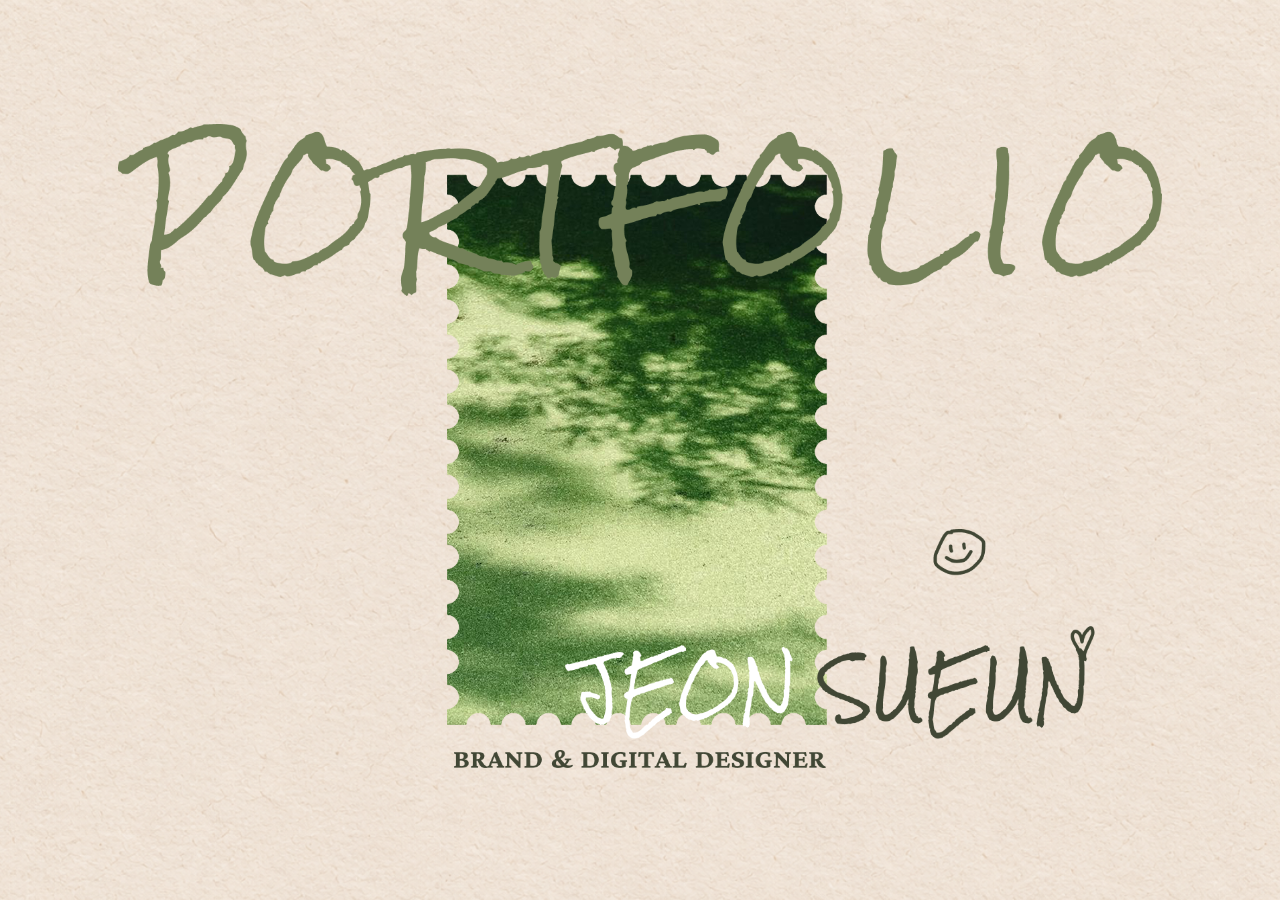
==== index.html @ 7c9f769a "Update About page layout and interactions" ====
<!doctype html>
<html lang="ko">
  <head>
    <meta charset="UTF-8" />
    <meta name="viewport" content="width=device-width, initial-scale=1.0" />
    <meta name="description" content="브랜드에서 디지털까지, 경험을 연결하는 디자이너 전수은의 포트폴리오. 브랜딩, 그래픽, UI/웹 디자인 프로젝트를 살펴보세요." />
    <title>Jeon Sueun — Brand & Product Designer</title>
    <!-- Share preview metadata -->
    <link rel="canonical" href="https://jeon-sueun-portfolio.pages.dev/" />
    <meta property="og:type" content="website" />
    <meta property="og:locale" content="ko_KR" />
    <meta property="og:site_name" content="Jeon Sueun Portfolio" />
    <meta property="og:title" content="Jeon Sueun | Brand &amp; Product Designer" />
    <meta property="og:description" content="브랜드에서 디지털까지, 경험을 연결하는 디자이너 전수은의 포트폴리오. 브랜딩, 그래픽, UI/웹 디자인 프로젝트를 살펴보세요." />
    <meta property="og:url" content="https://jeon-sueun-portfolio.pages.dev/" />
    <meta property="og:image" content="https://jeon-sueun-portfolio.pages.dev/assets/portfolio-cover.png" />
    <meta property="og:image:type" content="image/png" />
    <meta property="og:image:width" content="1920" />
    <meta property="og:image:height" content="1080" />
    <meta property="og:image:alt" content="전수은 포트폴리오 표지" />
    <meta name="twitter:card" content="summary_large_image" />
    <meta name="twitter:title" content="Jeon Sueun | Brand &amp; Product Designer" />
    <meta name="twitter:description" content="브랜드에서 디지털까지, 경험을 연결하는 디자이너 전수은의 포트폴리오. 브랜딩, 그래픽, UI/웹 디자인 프로젝트를 살펴보세요." />
    <meta name="twitter:image" content="https://jeon-sueun-portfolio.pages.dev/assets/portfolio-cover.png" />
    <meta name="twitter:image:alt" content="전수은 포트폴리오 표지" />
    <!-- /Share preview metadata -->
    <link rel="stylesheet" href="./styles.css?v=matcha-close" />
    <script src="./app.js?v=matcha-close-2" defer></script>
  </head>
  <body>
    <section class="cover-intro" id="portfolio-intro" aria-label="Portfolio introduction">
      <div class="intro-stage">
        <img class="intro-object intro-portfolio-title" src="./Portfolio표지/portfolio-title.png" alt="" aria-hidden="true" />
        <img class="intro-object intro-stamp" src="./Portfolio표지/stamp.png" alt="" aria-hidden="true" />
        <img class="intro-object intro-name" src="./Portfolio표지/name.png" alt="" aria-hidden="true" />
        <img class="intro-object intro-designer-title" src="./Portfolio표지/designer-title.png" alt="" aria-hidden="true" />
        <button class="stamp-entry" type="button" aria-label="우표를 눌러 포트폴리오 시작하기"></button>
        <p class="intro-hint" aria-hidden="true"><span class="intro-hint-desktop">CLICK TO ENTER</span><span class="intro-hint-touch">TAP TO ENTER</span></p>
      </div>
    </section>
    <div class="page-shell" id="home" hidden>
      <header class="site-header" aria-label="주요 메뉴">
        <nav class="site-nav">
          <a href="#home" aria-current="page">Home</a>
          <a href="#about">About</a>
          <a href="#projects">Projects</a>
          <a href="#objects">Objects</a>
          <a href="./contact.html">Contact</a>
        </nav>
      </header>

      <main>
        <!-- DAY 47 / 01 Hero: subsequent sections can be added after this element. -->
        <section class="hero" aria-labelledby="hero-title">
          <div class="hero-content">
            <h1 id="hero-title">
              <span>BRAND &amp; PRODUCT DESIGNER</span>
              <span>Jeon Sueun</span>
            </h1>

            <p class="hero-lead">브랜드에서 디지털까지, 경험을 연결하는 디자이너.</p>
            <p class="hero-description">브랜드의 고유한 가치를 발견하고, 시각적 아이덴티티와 디지털 경험으로 연결합니다.</p>

            <a class="hero-button" href="#projects" aria-label="프로젝트 섹션으로 이동">
              프로젝트 보러가기 <span aria-hidden="true">↗</span>
            </a>
          </div>
        </section>

        <!-- About / updated layout based on 02 About reference. -->
        <section class="about" id="about" aria-labelledby="about-title">
          <h2 class="about-nameplate" id="about-title">Jeon Sueun</h2>

          <div class="about-profile">
            <p class="about-eyebrow">ABOUT ME</p>
            <h3>Connecting Brand,<br />Visual And Digital Experiences.</h3>
            <p class="about-intro">브랜드의 고유한 가치와 이야기를 발견하고, 이를 시각적 아이덴티티와 디지털 경험으로 연결하는 디자이너입니다. 브랜드부터 그래픽, UI/웹까지 하나의 일관된 경험으로 이어지는 디자인에 관심이 있습니다.</p>
            <dl class="about-facts">
              <div class="about-fact"><dt>WHAT I DO</dt><dd>Brand Identity · BX<br />Graphic Design<br />UI / Web Design<br />Product Design</dd></div>
              <div class="about-fact"><dt>TOOLS</dt><dd>Figma · Photoshop · Illustrator</dd></div>
              <div class="about-fact"><dt>PROFILE</dt><dd>Based in Korea<br />Open to opportunities</dd></div>
            </dl>
            <a class="resume-button" href="./Resume.pdf" target="_blank" rel="noopener noreferrer" aria-label="이력서 새 탭에서 열기">Resume <span aria-hidden="true">→</span></a>
          </div>

          <section class="about-introduction" aria-labelledby="about-introduction-title">
            <p class="about-section-label">1. INTRODUCTION</p>
            <h3 id="about-introduction-title">Curiosity Into Creation.</h3>
            <p class="about-korean-title">호기심을 결과물로 만드는 사람.</p>
            <p>저는 사용자의 작은 호기심에서 시작해, 관찰과 공감으로 브랜드와 제품이<br class="desktop-break" /> 더 좋은 경험으로 이어질 방법을 고민합니다.</p>
            <p>디자인은 단순히 보기 좋은 결과물을 만드는 일이 아니라, 각기 다른 배경으로<br class="desktop-break" /> 가능성을 탐색하고 경험을 연결하는 과정이라고 생각합니다.</p>
          </section>

          <section class="about-work" aria-labelledby="about-work-title">
            <p class="about-section-label" id="about-work-title">2. HOW I WORK</p>
            <div class="how-work-grid">
              <article class="how-work-card"><span class="card-number">01</span><div><p class="card-kicker">CURIOSITY</p><h3>호기심이 아이디어로.</h3><p>새로운 것에 관심을 두고 주변의 작은 가능성을 발견합니다. 질문에서 시작해 익숙한 것을 다르게 바라보고, 브랜드와 제품을 더 좋은 방향으로 연결합니다.</p><small>디자인을 향한 첫 걸음 · 관찰 · 발견</small></div></article>
              <article class="how-work-card"><span class="card-number">02</span><div><p class="card-kicker">INITIATIVE</p><h3>생각을 행동으로 옮기는 실행력</h3><p>아이디어를 실제 디자인으로 발전시키는 데 필요한 과정을 계획하고, 빠르게 시도합니다. 작은 결과를 만들고 피드백을 반영해 다음 단계로 이어갑니다.</p><small>목표 설정 · 시도 · 개선</small></div></article>
              <article class="how-work-card"><span class="card-number">03</span><div><p class="card-kicker">IMMERSION</p><h3>좋아하는 것에 깊이 몰입하는 태도</h3><p>재미를 느끼는 주제에는 자연스럽게 시간과 에너지를 쏟습니다. 과정 속에서 사용자의 시선과 브랜드의 본질을 찾고, 세부적인 차이를 살펴봅니다.</p><small>관심 · 집중 · 탐구</small></div></article>
              <article class="how-work-card"><span class="card-number">04</span><div><p class="card-kicker">ATTENTION TO DETAIL</p><h3>디테일을 놓치지 않는 관찰력</h3><p>작은 차이가 전체 경험을 바꿀 수 있다고 생각합니다. 정보와 시각 요소를 세심하게 살펴보고, 완성도 높은 결과를 위한 균형을 조율합니다.</p><small>관찰 · 검토 · 정교함</small></div></article>
              <article class="how-work-card"><span class="card-number">05</span><div><p class="card-kicker">COMPLETION</p><h3>시작한 것을 결과물로 완성하는 힘</h3><p>처음 세운 목표를 끝까지 이어가며 필요한 부분을 보완합니다. 프로젝트의 마지막 단계까지 책임감을 가지고, 실제로 사용할 수 있는 결과를 만듭니다.</p><small>실행 · 책임 · 완성</small></div></article>
              <article class="how-work-card"><span class="card-number">06</span><div><p class="card-kicker">EXPLORATION</p><h3>다양한 경험을 연결하는 사고방식</h3><p>브랜딩, 그래픽, UI, 여행, 일상 등 여러 경험을 디자인의 재료로 활용합니다. 서로 다른 관점을 연결해 새로운 시각과 가능성을 탐색합니다.</p><small>다양한 경험의 축적 · 연결 · 확장</small></div></article>
            </div>
          </section>

          <section class="about-journey" aria-labelledby="about-journey-title">
            <p class="about-section-label" id="about-journey-title">3. CREATIVE JOURNEY</p>
            <div class="journey-list">
              <article class="journey-step"><span class="journey-icon" aria-hidden="true">✳</span><div><p>DISCOVER</p><h3>어떤 계기였을까?</h3><span>새로운 관점과 아이디어 발견</span></div></article>
              <article class="journey-step"><span class="journey-icon" aria-hidden="true">↗</span><div><p>START</p><h3>직접 해볼까?</h3><span>두려움 없이 아이디어 실행</span></div></article>
              <article class="journey-step"><span class="journey-icon" aria-hidden="true">☀</span><div><p>IMMERSION</p><h3>어떻게 더 잘 만들 수 있을까?</h3><span>디테일 탐색과 반복적인 개선</span></div></article>
              <article class="journey-step"><span class="journey-icon" aria-hidden="true">♡</span><div><p>COMPLETE</p><h3>드디어 완성했어!</h3><span>결과를 완성하고 공유</span></div></article>
              <article class="journey-step"><span class="journey-icon" aria-hidden="true">↻</span><div><p>EXPLORE AGAIN</p><h3>이제 또 뭘 해볼까?</h3><span>새로운 호기심으로 다음 도전</span></div></article>
            </div>
            <p class="journey-note">호기심과 몰입에서 발견한 새로운 관점과 경험을 연결하며,<br />그리고 새로운 시작을 향해 계속 나아갑니다.</p>
          </section>

          <section class="about-attitude" aria-labelledby="about-attitude-title">
            <p class="about-section-label" id="about-attitude-title">4. MY DESIGN ATTITUDE</p>
            <h3 class="about-section-heading">관심사는 다양하지만, 태도는 일관됩니다.</h3>
            <div class="attitude-grid">
              <article class="attitude-card"><span>01</span><div class="attitude-image"><img src="./assets/sages-matcha.jpg" alt="말차 음료 브랜딩 프로젝트" /></div><p>Branding</p></article>
              <article class="attitude-card"><span>02</span><div class="attitude-image"><img src="./assets/natural-beauty.png" alt="자연친화 화장품 제품 디자인" /></div><p>Product Design</p></article>
              <article class="attitude-card"><span>03</span><div class="attitude-image"><img src="./assets/object-stickers.png" alt="캐릭터 스티커 디자인" /></div><p>Character</p></article>
            </div>
            <p class="about-caption">다양한 관심사에서 작은 영감을 모아 하나의 경험으로 연결합니다.</p>
          </section>

          <section class="about-discover" aria-labelledby="about-discover-title">
            <h3 class="about-section-heading" id="about-discover-title">재미있게 시작하되, 책임감 있게 완성합니다.</h3>
            <div class="discover-grid">
              <article class="discover-card"><span>DISCOVER</span><div class="attitude-image"><img src="./assets/object-brand.png" alt="브랜드 패키지 디자인 프로젝트" /></div><p>Branding</p><small>Packaging design</small></article>
              <article class="discover-card"><span>DISCOVER</span><div class="attitude-image"><img src="./포트폴리오 티티/PART1. DAY4~9 보드 모음(14)Web.png" alt="화장품 브랜드 웹 디자인 프로젝트" /></div><p>Product Design</p><small>Web UI/UX</small></article>
              <article class="discover-card"><span>DISCOVER</span><div class="attitude-image"><img src="./assets/object-stickers.png" alt="캐릭터 메신저 스티커 프로젝트" /></div><p>Character</p><small>Meme stickers</small></article>
            </div>
            <p class="about-caption">관심을 새로운 가능성으로 발전시키고, 일관된 경험을 완성합니다.</p>
            <a class="resume-button resume-button-bottom" href="./Resume.pdf" target="_blank" rel="noopener noreferrer" aria-label="이력서 새 탭에서 열기">Resume <span aria-hidden="true">→</span></a>
          </section>
        </section>

        <!-- DAY 47 / 03 Projects: the gray preview and list are separate layout columns. -->
        <section class="projects" id="projects" aria-label="Projects">
          <div class="projects-inner">
            <div class="projects-preview" aria-hidden="true"></div>
            <ol class="projects-list">
              <li><a href="./project-sages-matcha.html"><span class="project-number">01</span><strong>SAGE'S MATCHA</strong><span class="project-type">Brand Identity · BX</span></a></li>
              <li><a href="./project-natural-beauty.html"><span class="project-number">02</span><strong>NATURAL BEAUTY</strong><span class="project-type">Brand Identity · BX</span></a></li>
              <li><a href="./project-lifestyle-living.html"><span class="project-number">03</span><strong>LIFESTYLE LIVING</strong><span class="project-type">Brand Identity · BX</span></a></li>
              <li class="project-pending" aria-label="04 프로젝트 준비 중"><span class="project-number">04</span><strong>WHAT I DO</strong><span class="project-type">Brand Identity · BX</span></li>
              <li class="project-pending" aria-label="05 프로젝트 준비 중"><span class="project-number">05</span><strong>WHAT I DO</strong><span class="project-type">Brand Identity · BX</span></li>
            </ol>
          </div>
        </section>

        <!-- DAY 47 / 04 Objects: independent preview and linked detail pages. -->
        <section class="objects" id="objects" aria-label="Objects">
          <div class="objects-inner">
            <div class="objects-preview" aria-hidden="true"></div>
            <ol class="objects-list">
              <li><a href="./object-graphic-design.html"><span class="object-number">01</span><strong>Graphic Design</strong></a></li>
              <li><a href="./object-character-sticker.html"><span class="object-number">02</span><strong>Character / Emoticon Sticker</strong></a></li>
              <li><a href="./object-brand-visual.html"><span class="object-number">03</span><strong>Mini Branding/Visual</strong></a></li>
              <li><a href="./object-personal-works.html"><span class="object-number">04</span><strong>Personal Works</strong></a></li>
            </ol>
          </div>
        </section>
      </main>

      <aside class="contact-card" aria-label="연락처 요약">
        <div class="contact-card-top"><a href="./contact.html">Open</a><button class="contact-card-close" type="button" aria-label="연락처 창 닫기">Close</button></div>
        <div class="contact-card-line"></div>
        <strong>Contact</strong>
        <a href="mailto:love_9336@naver.com">love_9336@naver.com</a>
        <a href="tel:+12345678910">+1 (234) 567-8910</a>
        <small>© 2026 Jeon sueun</small>
      </aside>
    </div>
  </body>
</html>
---- styles.css ----
:root {
  color-scheme: light;
  --ink: #15161d;
  --paper: #fff;
  --card: #f5f5f5;
  --page-gutter: 64px;
}

* { box-sizing: border-box; }

html { scroll-behavior: smooth; }

body {
  margin: 0;
  overflow-x: clip;
  background: var(--paper);
  color: var(--ink);
  font-family: Arial, "Apple SD Gothic Neo", "Malgun Gothic", sans-serif;
  -webkit-font-smoothing: antialiased;
}

a { color: inherit; }

.cover-intro {
  position: fixed;
  z-index: 100;
  inset: 0;
  display: grid;
  place-items: center;
  overflow: hidden;
  background: #f5e9d9 url("./Portfolio표지/intro-bg.png") center / cover no-repeat;
  opacity: 1;
  transition: opacity 650ms ease, visibility 650ms ease;
}
.cover-intro[hidden] { display: none; }
body:has(#projects:target) .cover-intro { display: none; }
.cover-intro.is-leaving { opacity: 0; visibility: hidden; pointer-events: none; }
.intro-stage {
  position: relative;
  width: min(100vw, 177.7778svh);
  height: min(100svh, 56.25vw);
  overflow: hidden;
}
.intro-object { position: absolute; display: block; max-width: none; height: auto; user-select: none; -webkit-user-drag: none; }
.intro-portfolio-title {
  z-index: 3; left: 9.2%; top: 4.7%; width: 81.6%;
  transform-origin: 50% 55%;
}
.intro-portfolio-title:hover { animation: portfolio-jitter 850ms ease-in-out infinite alternate; }
@keyframes portfolio-jitter {
  0% { transform: translate(0, 0) rotate(0); }
  38% { transform: translate(1px, -2px) rotate(-.35deg); }
  72% { transform: translate(-2px, 1px) rotate(.45deg); }
  100% { transform: translate(2px, -1px) rotate(-.2deg); }
}
.intro-stamp { z-index: 1; left: 10.2%; top: 0; width: auto; height: 100%; }
.intro-name { z-index: 4; left: 15%; top: 61%; width: 100%; transform-origin: 58% 52%; }
.intro-name:hover { animation: name-jitter 1.1s ease-in-out infinite alternate; }
@keyframes name-jitter {
  0% { transform: translate(0, 0) rotate(0); }
  55% { transform: translate(1px, -1px) rotate(.2deg); }
  100% { transform: translate(-1px, 1px) rotate(-.25deg); }
}
.intro-designer-title { z-index: 3; left: 35.5%; top: 91.6%; width: 29%; }
.intro-hint {
  position: absolute;
  z-index: 6;
  left: 66%;
  top: 48%;
  bottom: auto;
  margin: 0;
  color: #41483a;
  font-family: "Bradley Hand", "Segoe Print", "Comic Sans MS", cursive;
  font-size: clamp(8px, .68vw, 12px);
  font-weight: 600;
  letter-spacing: .1em;
  line-height: 1;
  white-space: nowrap;
  opacity: 0;
  transform: none;
  transition: opacity 700ms ease;
  transition-delay: 250ms;
  pointer-events: none;
}
.intro-hint-touch { display: none; }
.cover-intro.is-ready .intro-hint { opacity: 1; }
.intro-stamp.is-attention { animation: stamp-breath 760ms ease-in-out 1; transform-origin: 50% 50%; }
@keyframes stamp-breath {
  0%, 100% { transform: scale(1); }
  52% { transform: scale(1.015); }
}
@media (hover: none), (pointer: coarse) {
  .intro-hint-desktop { display: none; }
  .intro-hint-touch { display: inline; }
}
.stamp-entry {
  position: absolute;
  z-index: 2;
  left: 34.8%; top: 11.5%; width: 30.4%; height: 76.8%;
  padding: 0; border: 0; border-radius: 0;
  background: transparent;
  cursor: pointer;
}
.stamp-entry:focus-visible { outline: none; }
.stamp-entry::after {
  position: absolute;
  inset: 0;
  content: "";
  opacity: 0;
  background-image: url("data:image/svg+xml,%3Csvg viewBox='0 0 180 180' xmlns='http://www.w3.org/2000/svg'%3E%3Cfilter id='n'%3E%3CfeTurbulence type='fractalNoise' baseFrequency='.85' numOctaves='3' stitchTiles='stitch'/%3E%3C/filter%3E%3Crect width='100%25' height='100%25' filter='url(%23n)' opacity='.48'/%3E%3C/svg%3E");
  mix-blend-mode: soft-light;
  transition: opacity 220ms ease;
  pointer-events: none;
}
.stamp-entry:hover::after, .stamp-entry:focus-visible::after { opacity: .48; animation: grain-shift 280ms steps(2, end) infinite; }
@keyframes grain-shift { to { background-position: 17px -11px; } }
.page-shell.is-entering { animation: site-enter 700ms ease both; }
@keyframes site-enter { from { opacity: 0; } to { opacity: 1; } }
@media (prefers-reduced-motion: reduce) {
  .cover-intro, .cover-intro *, .page-shell.is-entering { transition: none !important; animation: none !important; }
}

.page-shell { position: relative; min-height: 100svh; }
body:has(#projects:target) .page-shell[hidden] { display: block; }

/* Header / Figma reference: top aligned, right anchored. */
.site-header {
  position: fixed;
  z-index: 10;
  top: 26px;
  right: 54px;
  left: var(--page-gutter);
}

.site-nav {
  display: flex;
  justify-content: flex-end;
  align-items: center;
  gap: 69px;
}

.site-nav a {
  margin: -2px -4px;
  padding: 2px 4px;
  color: #9b9b9b;
  font-size: 23px;
  font-weight: 700;
  line-height: 1.2;
  text-decoration: none;
  white-space: nowrap;
}

.site-nav a:hover,
.site-nav a:focus-visible { background: var(--ink); color: #fff; outline: none; }

/* Hero / keep dimensions here for direct comparison with the 1920px Figma capture. */
.hero {
  min-height: 100svh;
  padding: clamp(220px, 30.5svh, 395px) var(--page-gutter) 250px;
}

.hero-content { max-width: 1120px; }

.hero h1 {
  display: flex;
  flex-direction: column;
  margin: 0;
  font-size: clamp(40px, 3.18vw, 61px);
  font-weight: 700;
  line-height: 1.12;
  letter-spacing: -0.038em;
}

.hero h1 span { white-space: nowrap; }

.hero-lead {
  margin: 20px 0 0;
  font-size: 28px;
  font-weight: 400;
  line-height: 1.45;
  letter-spacing: -0.045em;
}

.hero-description {
  margin: 16px 0 0;
  font-size: 21px;
  line-height: 1.5;
  letter-spacing: -0.04em;
}

.hero-button {
  display: inline-flex;
  min-width: 220px;
  min-height: 56px;
  justify-content: center;
  align-items: center;
  gap: 5px;
  margin-top: 36px;
  border-radius: 100px;
  background: var(--ink);
  color: #fff;
  font-size: 15px;
  font-weight: 700;
  text-decoration: none;
  transition: background-color 160ms ease;
}

.hero-button:hover,
.hero-button:focus-visible { background: #34363f; }
.hero-button:focus-visible { outline: 2px solid var(--ink); outline-offset: 3px; }

/* About / 02 About reference: long editorial page with centered narrative sections. */
.about { display: flex; flex-direction: column; min-height: 0; padding: 0 52px 80px; scroll-margin-top: 0; }
.about-nameplate { margin: 205px auto 104px; color: var(--ink); font-size: clamp(48px, 4vw, 68px); font-weight: 750; line-height: 1; letter-spacing: -.065em; text-align: center; }
.about-profile { width: min(100%, 560px); min-height: 820px; }
.about-eyebrow, .about-section-label { margin: 0; color: #8ba9cb; font-size: 12px; font-weight: 700; letter-spacing: .02em; line-height: 1.3; }
.about-profile h3 { margin: 35px 0 0; color: #252525; font-size: 31px; font-weight: 400; line-height: 1.35; letter-spacing: -.045em; }
.about-intro { max-width: 530px; margin: 25px 0 0; color: #242424; font-size: 15px; line-height: 1.55; letter-spacing: -.035em; }
.about-facts { display: grid; gap: 44px; margin: 37px 0 0; }
.about-fact { display: grid; grid-template-columns: 146px 1fr; font-size: 15px; line-height: 1.5; }
.about-fact dt, .about-fact dd { margin: 0; }
.resume-button { display: flex; width: 220px; height: 55px; justify-content: center; align-items: center; gap: 5px; margin: 63px 0 0 315px; border-radius: 100px; background: #202020; color: #fff; font-size: 16px; font-weight: 700; text-decoration: none; transition: transform 180ms ease, background-color 180ms ease; }
.resume-button:hover, .resume-button:focus-visible { background: #343434; transform: translateY(-2px); }
.resume-button:focus-visible { outline: 2px solid var(--ink); outline-offset: 3px; }
.about-introduction { width: min(100%, 660px); min-height: 580px; margin: 0 auto; padding-top: 12px; text-align: center; }
.about-introduction h3 { margin: 42px 0 24px; font-size: 32px; font-weight: 400; line-height: 1.25; letter-spacing: -.05em; }
.about-introduction p:not(.about-section-label) { margin: 13px 0 0; color: #4a4a4a; font-size: 15px; line-height: 1.65; }
.about-introduction .about-korean-title { margin: 0 0 28px !important; color: #282828 !important; font-size: 23px !important; line-height: 1.4 !important; }
.about-work { width: min(100%, 1140px); min-height: 650px; margin: 0 auto; padding-top: 7px; }
.about-work > .about-section-label, .about-journey > .about-section-label, .about-attitude > .about-section-label { text-align: center; }
.how-work-grid { display: grid; grid-template-columns: repeat(3, minmax(0, 1fr)); gap: 32px; margin-top: 31px; }
.how-work-card { display: grid; grid-template-columns: 35px 1fr; gap: 11px; min-height: 202px; padding: 13px 14px; border: 1px solid #c9c9c9; border-radius: 10px; background: #fff; transition: transform 240ms ease, box-shadow 240ms ease; }
.card-number { display: grid; width: 28px; height: 28px; place-items: center; border-radius: 5px; background: #f2f2f2; color: #333; font-size: 12px; font-weight: 700; }
.card-kicker { margin: 1px 0 8px; color: #888; font-size: 10px; line-height: 1; }
.how-work-card h3 { margin: 0 0 7px; font-size: 14px; font-weight: 600; line-height: 1.35; }
.how-work-card p:not(.card-kicker) { margin: 0; color: #4d4d4d; font-size: 11px; line-height: 1.55; }
.how-work-card small { display: block; margin-top: 8px; color: #8c8c8c; font-size: 9px; line-height: 1.4; }
.about-journey { width: min(100%, 680px); min-height: 870px; margin: 0 auto; padding-top: 13px; text-align: center; }
.journey-list { display: grid; gap: 27px; width: min(100%, 280px); margin: 34px auto 0; text-align: left; }
.journey-step { display: grid; grid-template-columns: 48px 1fr; gap: 14px; align-items: center; min-height: 100px; padding: 13px 15px; border: 1px solid #c9c9c9; border-radius: 10px; background: #fff; transition: transform 240ms ease, box-shadow 240ms ease; }
.journey-icon { display: grid; width: 38px; height: 38px; place-items: center; color: #191919; font-size: 27px; line-height: 1; transition: transform 240ms ease; }
.journey-step p { margin: 0 0 4px; color: #999; font-size: 10px; line-height: 1.2; }
.journey-step h3 { margin: 0 0 4px; font-size: 13px; line-height: 1.35; }
.journey-step div > span { color: #606060; font-size: 11px; line-height: 1.3; }
.journey-note { margin: 25px 0 0; color: #606060; font-size: 12px; line-height: 1.5; }
.about-attitude, .about-discover { width: min(100%, 1040px); margin: 0 auto; text-align: center; }
.about-attitude { min-height: 710px; padding-top: 12px; }
.about-section-heading { margin: 43px 0 34px; color: #333; font-size: 21px; font-weight: 500; line-height: 1.4; }
.attitude-grid, .discover-grid { display: grid; grid-template-columns: repeat(3, minmax(0, 1fr)); gap: 32px; text-align: left; }
.attitude-card, .discover-card { min-width: 0; padding: 10px; border: 1px solid #c9c9c9; border-radius: 10px; background: #fff; transition: transform 240ms ease, box-shadow 240ms ease; }
.attitude-card > span, .discover-card > span { display: block; margin: 0 0 10px; color: #999; font-size: 10px; line-height: 1; }
.attitude-image { overflow: hidden; width: 100%; aspect-ratio: 1 / .9; border-radius: 7px; background: #f2f0eb; }
.attitude-image img { display: block; width: 100%; height: 100%; object-fit: cover; transition: transform 350ms cubic-bezier(.2,.7,.2,1); }
.attitude-card > p, .discover-card > p { margin: 9px 0 0; font-size: 12px; line-height: 1.3; }
.discover-card small { display: block; margin-top: 4px; color: #777; font-size: 10px; }
.about-caption { margin: 29px 0 0; color: #666; font-size: 12px; line-height: 1.5; }
.about-discover { min-height: 680px; padding-top: 22px; }
.about-discover .about-section-heading { margin: 36px 0 30px; }
.discover-grid .attitude-image { aspect-ratio: 1 / .95; }
.resume-button-bottom { margin: 116px auto 0; }
@media (hover: hover) and (pointer: fine) {
  .how-work-card:hover, .journey-step:hover, .attitude-card:hover, .discover-card:hover { transform: translateY(-4px) scale(1.008); box-shadow: 0 8px 22px rgb(21 22 29 / 7%); }
  .journey-step:hover .journey-icon { transform: rotate(-5deg) scale(1.08); }
  .attitude-card:hover .attitude-image img, .discover-card:hover .attitude-image img { transform: scale(1.035); }
}
@media (prefers-reduced-motion: reduce) {
  .how-work-card, .journey-step, .journey-icon, .attitude-card, .discover-card, .attitude-image img, .resume-button { transition: none; }
}

/* Projects / centered list and gray preview match the 1920 × 1063 frame. */
.projects { display: flex; min-height: 100svh; align-items: center; justify-content: center; padding: 100px 28px; }
.projects-inner { display: grid; grid-template-columns: 286px 1fr; align-items: center; gap: 20px; width: min(100%, 682px); }
.projects-preview { width: 286px; height: 338px; background: #d9d9d9; }
.projects-list { display: grid; gap: 14px; margin: 0; padding: 0; list-style: none; }
.projects-list a, .project-pending { display: grid; grid-template-columns: 47px 196px 1fr; align-items: baseline; min-height: 26px; text-decoration: none; white-space: nowrap; }
.projects-list a { width: max-content; padding: 2px 4px; margin: -2px -4px; color: #9e9e9e; }
.projects-list a:hover, .projects-list a:focus-visible { background: var(--ink); color: #fff; outline: none; }
.projects-list strong, .project-number { font-size: 20px; font-weight: 700; line-height: 1.2; }
.project-type { font-size: 16px; font-weight: 400; }
.project-pending { color: #9e9e9e; cursor: default; }

/* Objects / same restrained layout and hover behavior as Projects. */
.objects { display: flex; min-height: 100svh; align-items: center; justify-content: center; padding: 100px 28px; }
.objects-inner { display: grid; grid-template-columns: 286px 1fr; align-items: center; gap: 32px; width: min(100%, 648px); }
.objects-preview { width: 286px; height: 338px; background: #d9d9d9; }
.objects-list { display: grid; gap: 14px; margin: 0; padding: 0; list-style: none; }
.objects-list a { display: grid; grid-template-columns: 58px 1fr; width: max-content; min-height: 26px; align-items: baseline; margin: -2px -4px; padding: 2px 4px; color: #9e9e9e; font-size: 20px; font-weight: 700; line-height: 1.2; text-decoration: none; white-space: nowrap; }
.objects-list a:hover, .objects-list a:focus-visible { background: var(--ink); color: #fff; outline: none; }

/* A simple destination for the contact card until a Contact Figma frame is provided. */
.contact-page-content { display: flex; min-height: 100svh; flex-direction: column; justify-content: center; padding: 140px var(--page-gutter); }
.contact-page-content p { margin: 0 0 25px; color: #777; font-size: 13px; font-weight: 700; }
.contact-page-content h1 { margin: 0 0 30px; font-size: clamp(64px, 8vw, 150px); line-height: 1; letter-spacing: -0.06em; }
.contact-page-content a { width: max-content; max-width: 100%; font-size: clamp(22px, 3vw, 42px); text-decoration-thickness: 1px; text-underline-offset: 6px; overflow-wrap: anywhere; }
.contact-page-content span { margin-top: 35px; color: #777; font-size: 16px; }

/* Contact detail visible at the bottom left of the supplied Home frame. */
.contact-card {
  position: fixed;
  z-index: 8;
  bottom: 0;
  left: 0;
  display: flex;
  flex-direction: column;
  width: 291px;
  min-height: 213px;
  padding: 31px 50px 28px 60px;
  background: var(--card);
  color: #222;
  font-size: 16px;
  line-height: 1.35;
}

.contact-card-top { display: flex; justify-content: space-between; padding: 0 16px 9px; font-weight: 600; }
.contact-card-top a { text-decoration: none; }
.contact-card-top button { border: 0; padding: 0; background: none; color: inherit; font: inherit; cursor: pointer; }
.contact-card-top a, .contact-card-top button { margin: -2px -4px; padding: 2px 4px; }
.contact-card-top a:hover, .contact-card-top a:focus-visible, .contact-card-top button:hover, .contact-card-top button:focus-visible { background: var(--ink); color: #fff; outline: none; }
.contact-card-line { width: 191px; height: 1px; margin-left: -10px; margin-bottom: 10px; background: #222; }
.contact-card strong { font-weight: 700; }
.contact-card a { width: max-content; text-decoration: none; }
.contact-card a:hover { text-decoration: underline; }
.contact-card small { margin-top: 22px; font-size: 14px; white-space: nowrap; }

@media (max-width: 1360px) {
  :root { --page-gutter: 32px; }
  .site-header { right: 32px; }
  .site-nav { gap: 26px; }
  .site-nav a { font-size: 17px; }
  .hero { padding-top: clamp(210px, 29svh, 330px); }
  .hero h1 { font-size: clamp(38px, 5.2vw, 56px); }
  .hero h1 span { white-space: normal; }
  .hero-lead { font-size: 23px; }
  .hero-description { font-size: 18px; }
  .about { padding-right: 32px; padding-left: 32px; }
  .about-nameplate { margin-top: 180px; font-size: clamp(48px, 5vw, 62px); }
  .about-profile { min-height: 760px; }
  .about-profile h3 { font-size: 28px; }
  .about-intro { max-width: 100%; }
  .about-fact { grid-template-columns: 112px 1fr; font-size: 14px; }
  .about-profile .resume-button { margin-left: auto; }
  .how-work-grid, .attitude-grid, .discover-grid { gap: 20px; }
  .how-work-card { grid-template-columns: 30px 1fr; padding: 11px; }
  .projects-inner { width: min(100%, 682px); }
  .objects-inner { width: min(100%, 648px); }
}

@media (max-width: 640px) {
  :root { --page-gutter: 22px; }
  .site-header { top: 22px; right: 22px; }
  .site-nav { justify-content: flex-start; flex-wrap: wrap; gap: 13px 20px; }
  .site-nav a { font-size: 14px; }
  .hero { min-height: 100svh; padding-top: clamp(175px, 28svh, 260px); padding-bottom: 220px; }
  .hero h1 { font-size: clamp(35px, 9vw, 48px); line-height: 1.13; }
  .hero-lead { margin-top: 24px; font-size: 21px; }
  .hero-description { margin-top: 12px; font-size: 16px; }
  .hero-button { margin-top: 29px; }
  .contact-card { width: 246px; min-height: 185px; padding: 22px 30px; font-size: 14px; }
  .contact-card-top { padding: 0 12px 7px; }
  .contact-card-line { width: 186px; margin-left: 0; }
  .contact-card small { margin-top: 16px; font-size: 12px; }
  .about { display: flex; min-height: 0; padding: 0 22px 60px; }
  .about-nameplate { margin: 125px auto 90px; font-size: clamp(42px, 11vw, 58px); }
  .about-profile { min-height: 0; padding-bottom: 120px; }
  .about-eyebrow, .about-section-label { font-size: 10px; }
  .about-profile h3 { margin-top: 28px; font-size: clamp(25px, 6.2vw, 32px); }
  .about-intro { margin-top: 20px; font-size: 14px; }
  .about-facts { gap: 28px; margin-top: 32px; }
  .about-fact { grid-template-columns: 105px 1fr; font-size: 13px; }
  .about-profile .resume-button { margin: 42px auto 0; }
  .about-introduction { min-height: 0; padding: 20px 0 145px; }
  .about-introduction h3 { margin: 32px 0 20px; font-size: 26px; }
  .about-introduction .about-korean-title { font-size: 19px !important; }
  .about-introduction p:not(.about-section-label) { font-size: 13px; }
  .desktop-break { display: none; }
  .about-work { min-height: 0; padding: 0 0 145px; }
  .how-work-grid, .attitude-grid, .discover-grid { grid-template-columns: 1fr; gap: 16px; margin-top: 25px; }
  .how-work-card { min-height: 0; grid-template-columns: 34px 1fr; padding: 14px; }
  .how-work-card p:not(.card-kicker) { font-size: 12px; }
  .about-journey { min-height: 0; padding: 0 0 150px; }
  .journey-list { width: min(100%, 320px); gap: 15px; margin-top: 25px; }
  .journey-step { min-height: 84px; }
  .about-attitude { min-height: 0; padding: 0 0 135px; }
  .about-section-heading { margin: 30px 0 25px; font-size: 18px; }
  .attitude-card, .discover-card { padding: 10px; }
  .attitude-image { aspect-ratio: 1 / .85; }
  .about-discover { min-height: 0; padding: 0 0 90px; }
  .about-discover .about-section-heading { margin: 0 0 25px; }
  .discover-grid .attitude-image { aspect-ratio: 1 / .85; }
  .resume-button-bottom { margin: 55px auto 0; }
  .contact-card { position: static; }
  .projects { min-height: 740px; padding: 110px 22px 100px; }
  .projects-inner { display: block; width: 100%; }
  .projects-preview { width: min(100%, 286px); height: 260px; margin: 0 auto 35px; }
  .projects-list { gap: 18px; }
  .projects-list a, .project-pending { grid-template-columns: 31px minmax(0, 1fr); column-gap: 8px; white-space: normal; }
  .projects-list strong, .project-number { font-size: 16px; }
  .project-type { grid-column: 2; font-size: 12px; }
  .objects { min-height: 740px; padding: 110px 22px 100px; }
  .objects-inner { display: block; width: 100%; }
  .objects-preview { width: min(100%, 286px); height: 260px; margin: 0 auto 35px; }
  .objects-list { gap: 18px; }
  .objects-list a { grid-template-columns: 31px minmax(0, 1fr); column-gap: 8px; font-size: 16px; white-space: normal; }
  .contact-page-content { padding: 160px 22px 80px; }
}
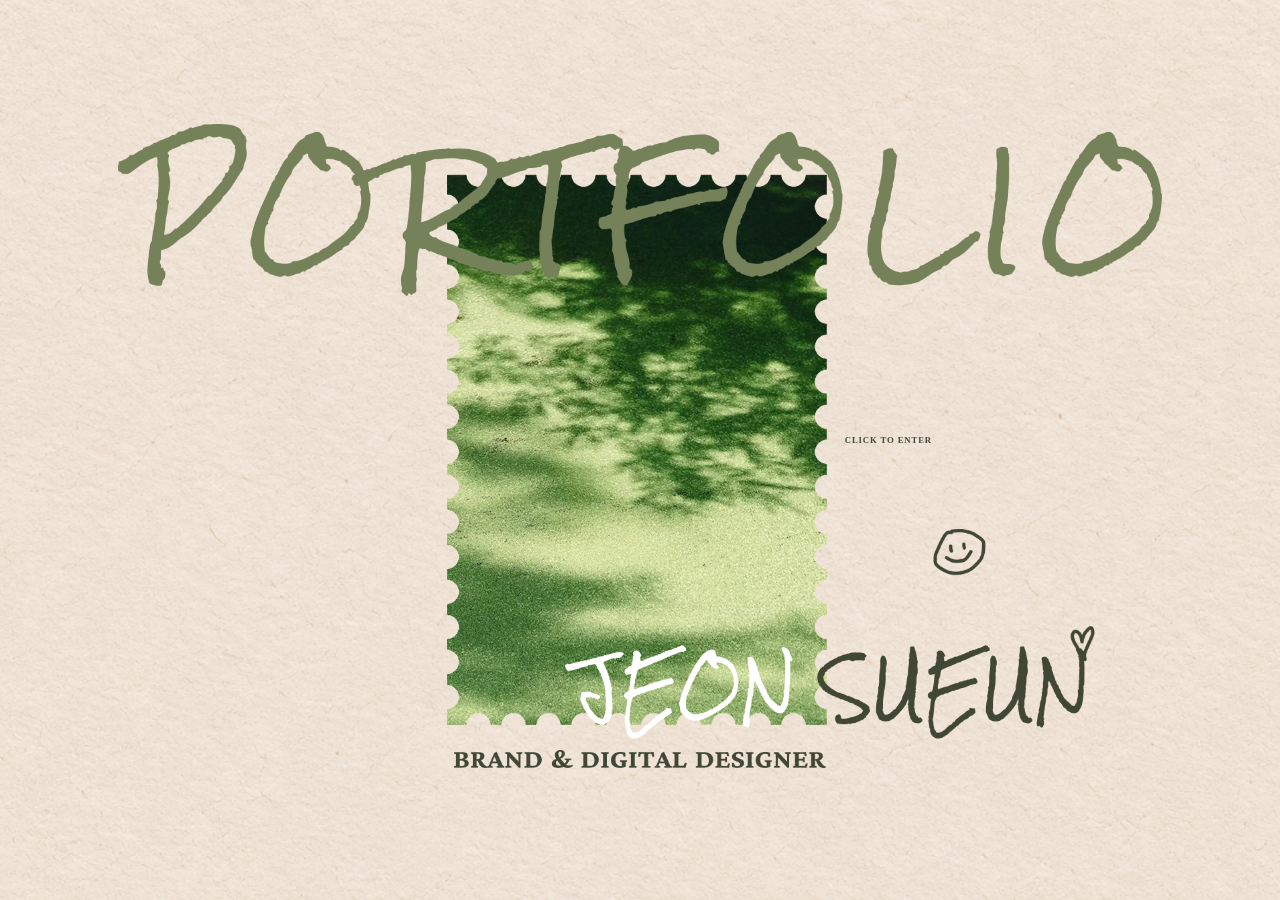
==== commit 3c28b223: "Fix About character image path" ====
--- a/index.html
+++ b/index.html
@@ -80,7 +80,7 @@
               <div class="about-fact"><dt>TOOLS</dt><dd>Figma · Photoshop · Illustrator</dd></div>
               <div class="about-fact"><dt>PROFILE</dt><dd>Based in Korea<br />Open to opportunities</dd></div>
             </dl>
-            <a class="resume-button" href="./Resume.pdf" target="_blank" rel="noopener noreferrer" aria-label="이력서 새 탭에서 열기">Resume <span aria-hidden="true">→</span></a>
+            <a class="resume-button" href="./resume.html" target="_blank" rel="noopener noreferrer" aria-label="전수은 이력서 새 탭에서 열기">Resume <span aria-hidden="true">→</span></a>
           </div>
 
           <section class="about-introduction" aria-labelledby="about-introduction-title">
@@ -94,12 +94,12 @@
           <section class="about-work" aria-labelledby="about-work-title">
             <p class="about-section-label" id="about-work-title">2. HOW I WORK</p>
             <div class="how-work-grid">
-              <article class="how-work-card"><span class="card-number">01</span><div><p class="card-kicker">CURIOSITY</p><h3>호기심이 아이디어로.</h3><p>새로운 것에 관심을 두고 주변의 작은 가능성을 발견합니다. 질문에서 시작해 익숙한 것을 다르게 바라보고, 브랜드와 제품을 더 좋은 방향으로 연결합니다.</p><small>디자인을 향한 첫 걸음 · 관찰 · 발견</small></div></article>
-              <article class="how-work-card"><span class="card-number">02</span><div><p class="card-kicker">INITIATIVE</p><h3>생각을 행동으로 옮기는 실행력</h3><p>아이디어를 실제 디자인으로 발전시키는 데 필요한 과정을 계획하고, 빠르게 시도합니다. 작은 결과를 만들고 피드백을 반영해 다음 단계로 이어갑니다.</p><small>목표 설정 · 시도 · 개선</small></div></article>
-              <article class="how-work-card"><span class="card-number">03</span><div><p class="card-kicker">IMMERSION</p><h3>좋아하는 것에 깊이 몰입하는 태도</h3><p>재미를 느끼는 주제에는 자연스럽게 시간과 에너지를 쏟습니다. 과정 속에서 사용자의 시선과 브랜드의 본질을 찾고, 세부적인 차이를 살펴봅니다.</p><small>관심 · 집중 · 탐구</small></div></article>
-              <article class="how-work-card"><span class="card-number">04</span><div><p class="card-kicker">ATTENTION TO DETAIL</p><h3>디테일을 놓치지 않는 관찰력</h3><p>작은 차이가 전체 경험을 바꿀 수 있다고 생각합니다. 정보와 시각 요소를 세심하게 살펴보고, 완성도 높은 결과를 위한 균형을 조율합니다.</p><small>관찰 · 검토 · 정교함</small></div></article>
-              <article class="how-work-card"><span class="card-number">05</span><div><p class="card-kicker">COMPLETION</p><h3>시작한 것을 결과물로 완성하는 힘</h3><p>처음 세운 목표를 끝까지 이어가며 필요한 부분을 보완합니다. 프로젝트의 마지막 단계까지 책임감을 가지고, 실제로 사용할 수 있는 결과를 만듭니다.</p><small>실행 · 책임 · 완성</small></div></article>
-              <article class="how-work-card"><span class="card-number">06</span><div><p class="card-kicker">EXPLORATION</p><h3>다양한 경험을 연결하는 사고방식</h3><p>브랜딩, 그래픽, UI, 여행, 일상 등 여러 경험을 디자인의 재료로 활용합니다. 서로 다른 관점을 연결해 새로운 시각과 가능성을 탐색합니다.</p><small>다양한 경험의 축적 · 연결 · 확장</small></div></article>
+              <article class="how-work-card"><span class="card-number">01</span><div><p class="card-kicker">CURIOSITY</p><h3>호기심과 아이디어.</h3><p>새로운 아이디어를 발견하면 '이거 재미있겠다!'라는 감정이 먼저 생깁니다. 관심 분야를 특정 영역으로 제한하기보다, 흥미로운 것을 자유롭게 탐색하는 걸 선호합니다.</p><small>디자인 강점: 새로운 관점 발견 · 다양한 레퍼런스 탐색</small></div></article>
+              <article class="how-work-card"><span class="card-number">02</span><div><p class="card-kicker">INITIATIVE</p><h3>생각을 행동으로 옮기는 실행력</h3><p>흥미로운 아이디어를 단순히 상상하는 데서 끝내지 않습니다. 직접 만들어 보고, 도구를 배우고, 실제 결과물로 발전시키는 과정을 즐깁니다.</p><small>디자인 강점: 자기주도적 실행 · 빠른 실험</small></div></article>
+              <article class="how-work-card"><span class="card-number">03</span><div><p class="card-kicker">IMMERSION</p><h3>좋아하는 것에 깊이 몰입하는 태도</h3><p>재미를 느끼는 작업에는 자연스럽게 시간과 에너지를 투자합니다. 작은 캐릭터 하나부터 브랜드 콘셉트, 웹사이트 구성까지 세부적인 요소를 탐색합니다.</p><small>디자인 강점: 집중력 · 깊이 있는 탐구</small></div></article>
+              <article class="how-work-card"><span class="card-number">04</span><div><p class="card-kicker">ATTENTION TO DETAIL</p><h3>디테일을 놓치지 않는 관찰력</h3><p>캐릭터의 비율, 색상, 디자인의 일관성처럼 작은 요소도 중요하게 생각합니다. 원하는 결과물에 대한 기준을 명확하게 세우고 결과와 비교해 검토합니다.</p><small>디자인 강점: 일관성 유지 · 완성도 관리</small></div></article>
+              <article class="how-work-card"><span class="card-number">05</span><div><p class="card-kicker">COMPLETION</p><h3>시작한 것을 결과물로 완성하는 힘</h3><p>새로운 시도를 좋아하지만 시작만 반복하지는 않습니다. 프로젝트를 마무리하고 성취감을 느낀 뒤 다음 목표를 찾는 편입니다. 시작한 일의 마무리와 성취를 소중하게 여깁니다.</p><small>디자인 강점: 결과물 중심 사고 · 목표 달성</small></div></article>
+              <article class="how-work-card"><span class="card-number">06</span><div><p class="card-kicker">EXPLORATION</p><h3>다양한 경험을 연결하는 사고방식</h3><p>브랜딩, 캐릭터, UX, 여행, 영상 등. 다양한 경험을 통해 관점을 확장합니다. 서로 다른 경험에서 발견한 요소를 새로운 창작의 재료로 활용합니다.</p><small>디자인 강점: 확장적 사고 · 새로운 연결 가능성</small></div></article>
             </div>
           </section>
 
@@ -119,9 +119,9 @@
             <p class="about-section-label" id="about-attitude-title">4. MY DESIGN ATTITUDE</p>
             <h3 class="about-section-heading">관심사는 다양하지만, 태도는 일관됩니다.</h3>
             <div class="attitude-grid">
-              <article class="attitude-card"><span>01</span><div class="attitude-image"><img src="./assets/sages-matcha.jpg" alt="말차 음료 브랜딩 프로젝트" /></div><p>Branding</p></article>
-              <article class="attitude-card"><span>02</span><div class="attitude-image"><img src="./assets/natural-beauty.png" alt="자연친화 화장품 제품 디자인" /></div><p>Product Design</p></article>
-              <article class="attitude-card"><span>03</span><div class="attitude-image"><img src="./assets/object-stickers.png" alt="캐릭터 스티커 디자인" /></div><p>Character</p></article>
+              <article class="attitude-card"><span>01</span><div class="attitude-image"><img src="./Portfolio Website — Used Original Image/01_Mat_Cha/09_matcha_latte.png" alt="말차 음료 브랜딩 프로젝트" /></div><p>Branding</p></article>
+              <article class="attitude-card"><span>02</span><div class="attitude-image"><img src="./Portfolio Website — Used Original Image/02_TEA_TEA/14_product_scene.png" alt="자연친화 화장품 제품 디자인" /></div><p>Product Design</p></article>
+              <article class="attitude-card"><span>03</span><div class="attitude-image"><img src="./안녕.png" alt="안녕 글자가 포함된 주황색 물고기 캐릭터 스티커" /></div><p>Character</p></article>
             </div>
             <p class="about-caption">다양한 관심사에서 작은 영감을 모아 하나의 경험으로 연결합니다.</p>
           </section>
@@ -129,12 +129,12 @@
           <section class="about-discover" aria-labelledby="about-discover-title">
             <h3 class="about-section-heading" id="about-discover-title">재미있게 시작하되, 책임감 있게 완성합니다.</h3>
             <div class="discover-grid">
-              <article class="discover-card"><span>DISCOVER</span><div class="attitude-image"><img src="./assets/object-brand.png" alt="브랜드 패키지 디자인 프로젝트" /></div><p>Branding</p><small>Packaging design</small></article>
-              <article class="discover-card"><span>DISCOVER</span><div class="attitude-image"><img src="./포트폴리오 티티/PART1. DAY4~9 보드 모음(14)Web.png" alt="화장품 브랜드 웹 디자인 프로젝트" /></div><p>Product Design</p><small>Web UI/UX</small></article>
-              <article class="discover-card"><span>DISCOVER</span><div class="attitude-image"><img src="./assets/object-stickers.png" alt="캐릭터 메신저 스티커 프로젝트" /></div><p>Character</p><small>Meme stickers</small></article>
+              <article class="discover-card"><span>DISCOVER</span><div class="attitude-image"><img src="./Portfolio Website — Used Original Image/01_Mat_Cha/08_product_set.png" alt="말차 제품 세트 브랜딩 프로젝트" /></div><p>Branding</p><small>Packaging design</small></article>
+              <article class="discover-card"><span>DISCOVER</span><div class="attitude-image"><img src="./Portfolio Website — Used Original Image/02_TEA_TEA/06_website_hero_mockup.png" alt="TEA TEA 화장품 웹사이트 메인 화면과 컬렉션" /></div><p>Product Design</p><small>Web UI/UX</small></article>
+              <article class="discover-card"><span>DISCOVER</span><div class="attitude-image"><img src="./04 Objects_2.png" alt="물고기 캐릭터의 24종 이모티콘 스티커 시트" /></div><p>Character</p><small>Meme stickers</small></article>
             </div>
             <p class="about-caption">관심을 새로운 가능성으로 발전시키고, 일관된 경험을 완성합니다.</p>
-            <a class="resume-button resume-button-bottom" href="./Resume.pdf" target="_blank" rel="noopener noreferrer" aria-label="이력서 새 탭에서 열기">Resume <span aria-hidden="true">→</span></a>
+            <a class="resume-button resume-button-bottom" href="./resume.html" target="_blank" rel="noopener noreferrer" aria-label="전수은 이력서 새 탭에서 열기">Resume <span aria-hidden="true">→</span></a>
           </section>
         </section>
 
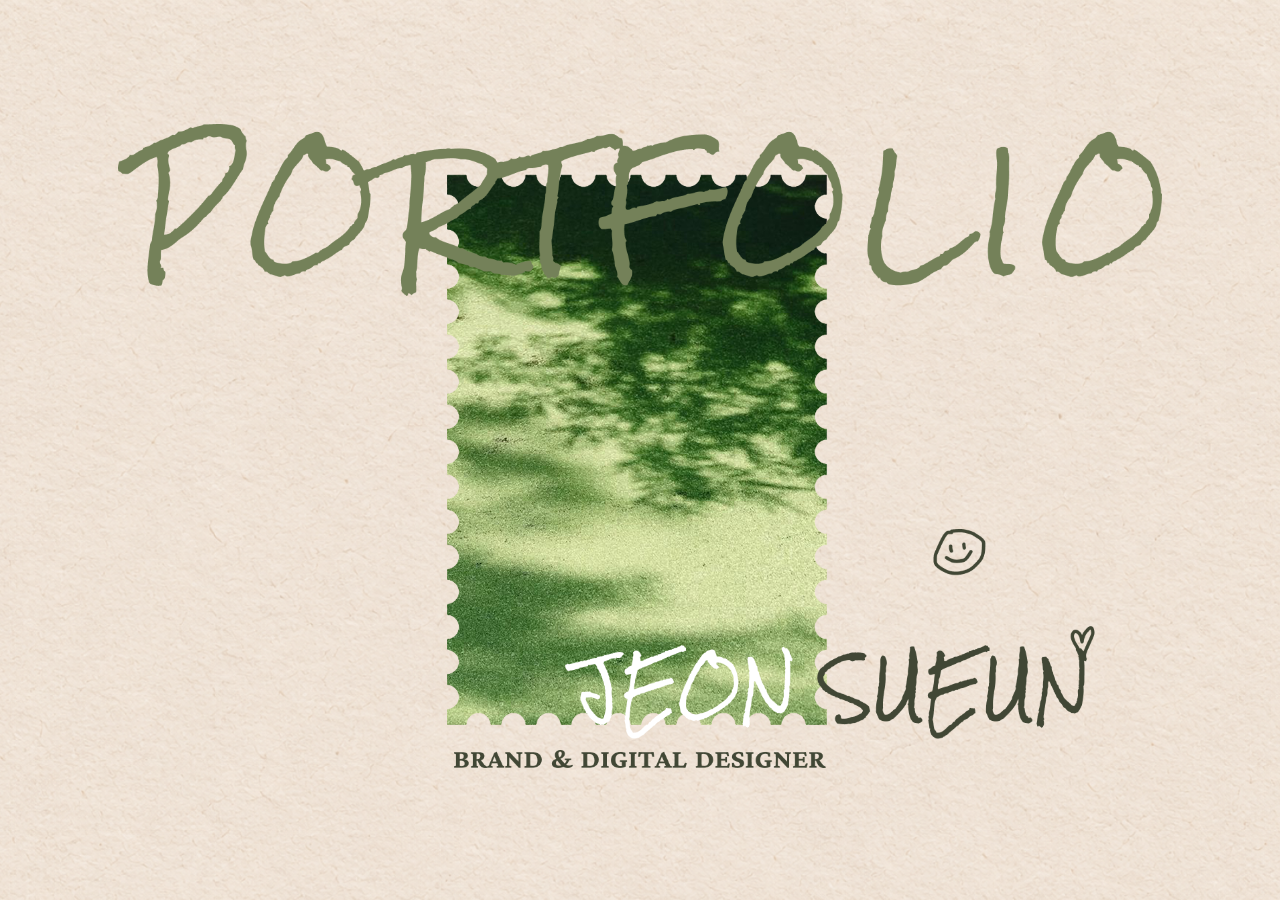
==== commit 98bbd666: "Fix About character image path" ====
--- a/index.html
+++ b/index.html
@@ -121,7 +121,7 @@
             <div class="attitude-grid">
               <article class="attitude-card"><span>01</span><div class="attitude-image"><img src="./Portfolio Website — Used Original Image/01_Mat_Cha/09_matcha_latte.png" alt="말차 음료 브랜딩 프로젝트" /></div><p>Branding</p></article>
               <article class="attitude-card"><span>02</span><div class="attitude-image"><img src="./Portfolio Website — Used Original Image/02_TEA_TEA/14_product_scene.png" alt="자연친화 화장품 제품 디자인" /></div><p>Product Design</p></article>
-              <article class="attitude-card"><span>03</span><div class="attitude-image"><img src="./안녕.png" alt="안녕 글자가 포함된 주황색 물고기 캐릭터 스티커" /></div><p>Character</p></article>
+              <article class="attitude-card"><span>03</span><div class="attitude-image"><img src="./화이팅.png" alt="안녕 글자가 포함된 주황색 물고기 캐릭터 스티커" /></div><p>Character</p></article>
             </div>
             <p class="about-caption">다양한 관심사에서 작은 영감을 모아 하나의 경험으로 연결합니다.</p>
           </section>
